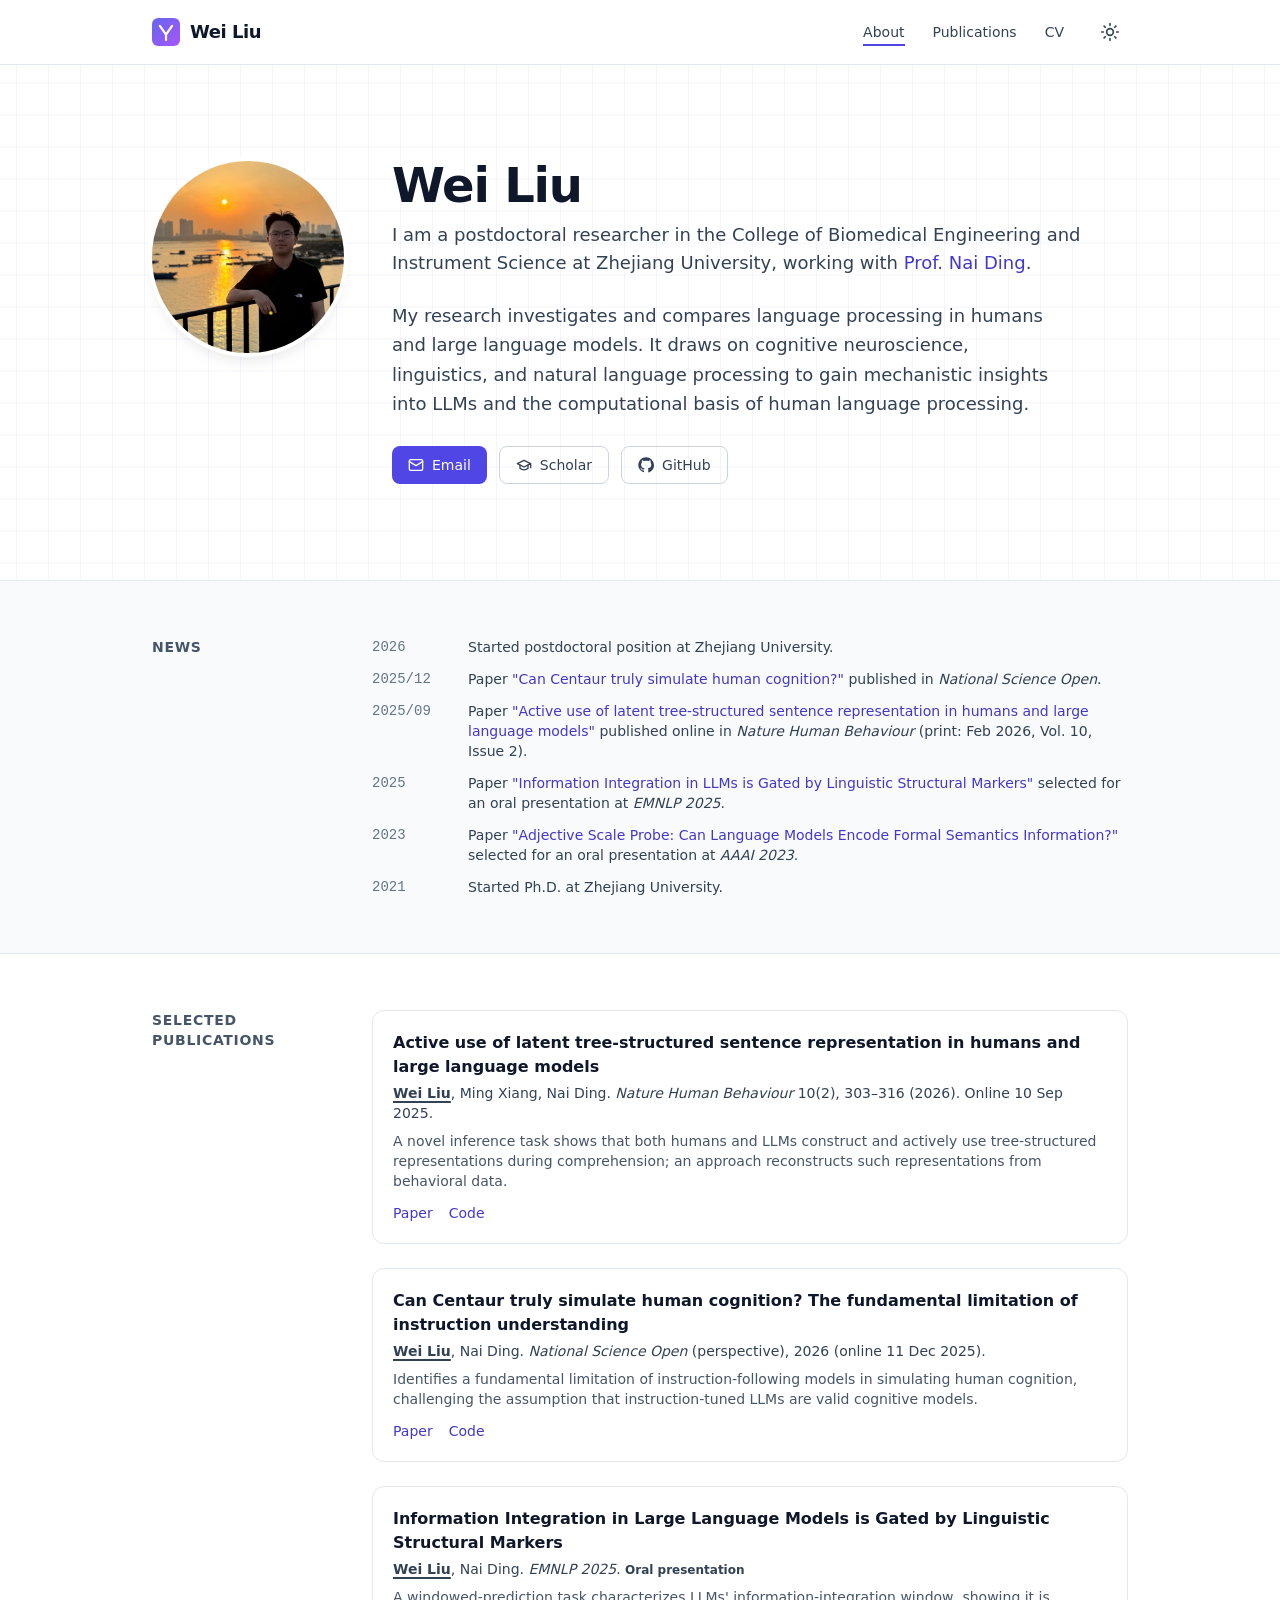
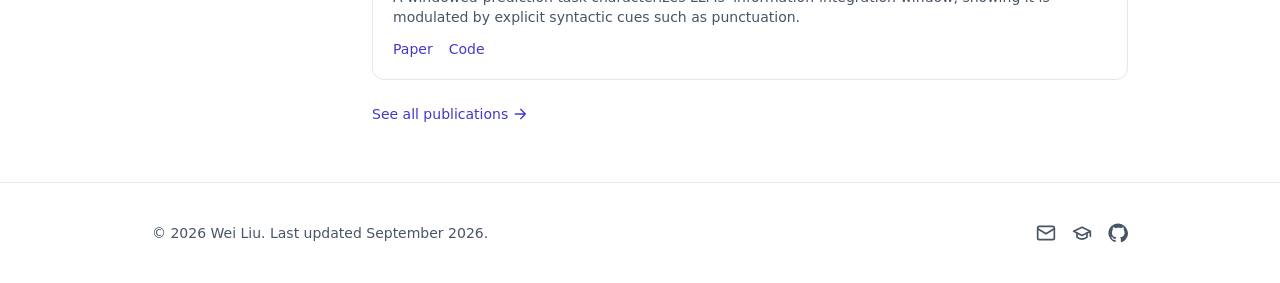
==== index.html @ c8d01080 "Deploy personal academic website" ====
<!DOCTYPE html>
<html lang="en" class="scroll-smooth">
<head>
  <meta charset="UTF-8" />
  <meta name="viewport" content="width=device-width, initial-scale=1.0" />
  <title>Wei Liu · Postdoctoral Researcher</title>
  <meta name="description" content="Wei Liu — Postdoctoral Researcher at Zhejiang University. I study and compare how humans and large language models process language, drawing on cognitive neuroscience, linguistics, and natural language processing to understand what their similarities and differences reveal about the mechanistic interpretability of LLMs and the computational basis of human language processing." />
  <meta name="author" content="Wei Liu" />

  <link rel="canonical" href="https://y1ny.github.io/" />

  <link rel="icon" type="image/svg+xml" href="assets/favicon.svg" />
  <link rel="icon" type="image/x-icon" href="assets/favicon.ico" />
  <link rel="shortcut icon" href="assets/favicon.ico" />

  <meta property="og:type" content="profile" />
  <meta property="og:url" content="https://y1ny.github.io/" />
  <meta property="og:title" content="Wei Liu · Postdoctoral Researcher" />
  <meta property="og:description" content="I study and compare how humans and large language models process language, drawing on cognitive neuroscience, linguistics, and NLP to understand mechanistic interpretability of LLMs and the computational basis of human language processing." />
  <meta property="og:image" content="https://y1ny.github.io/assets/profile.jpg" />
  <meta property="og:locale" content="en_US" />
  <meta property="og:site_name" content="Wei Liu" />

  <meta name="twitter:card" content="summary_large_image" />
  <meta name="twitter:url" content="https://y1ny.github.io/" />
  <meta name="twitter:title" content="Wei Liu · Postdoctoral Researcher" />
  <meta name="twitter:description" content="I study and compare how humans and large language models process language, drawing on cognitive neuroscience, linguistics, and NLP to understand mechanistic interpretability of LLMs and the computational basis of human language processing." />
  <meta name="twitter:image" content="https://y1ny.github.io/assets/profile.jpg" />

  <link rel="stylesheet" href="css/tailwind.min.css" />
  <link rel="stylesheet" href="css/style.css" />

  <script type="application/ld+json">
  {
    "@context": "https://schema.org",
    "@type": "Person",
    "name": "Wei Liu",
    "jobTitle": "Postdoctoral Researcher",
    "affiliation": {
      "@type": "CollegeOrUniversity",
      "name": "Zhejiang University",
      "department": "College of Biomedical Engineering and Instrument Science"
    },
    "url": "https://y1ny.github.io/",
    "email": "mailto:liuweilwcn@foxmail.com",
    "sameAs": [
      "https://scholar.google.com/citations?user=812VLhEAAAAJ&hl=zh-CN",
      "https://github.com/y1ny"
    ]
  }
  </script>
</head>
<body class="font-sans bg-white text-slate-800 dark:bg-slate-950 dark:text-slate-200 antialiased">

  <a href="#main" class="sr-only focus:not-sr-only focus:fixed focus:top-2 focus:left-2 focus:z-[100] focus:px-3 focus:py-2 focus:rounded-md focus:bg-accent-600 focus:text-white focus:text-sm">Skip to content</a>

  <header class="sticky top-0 z-50 backdrop-blur bg-white/80 dark:bg-slate-950/80 border-b border-slate-200 dark:border-slate-800">
    <div class="max-w-5xl mx-auto px-6 h-16 flex items-center justify-between">
      <a href="index.html" class="flex items-center gap-2.5 font-bold text-lg tracking-tight" aria-label="Wei Liu — home">
        <svg viewBox="0 0 32 32" class="w-7 h-7" xmlns="http://www.w3.org/2000/svg" aria-hidden="true">
          <defs>
            <linearGradient id="logoGrad" x1="0" y1="0" x2="1" y2="1">
              <stop offset="0%" stop-color="#6366f1"/>
              <stop offset="100%" stop-color="#a855f7"/>
            </linearGradient>
          </defs>
          <rect width="32" height="32" rx="7" fill="url(#logoGrad)"/>
          <path d="M 9 9 L 16 19 L 23 9 M 16 19 L 16 25"
                stroke="white" stroke-width="2.5" fill="none"
                stroke-linecap="round" stroke-linejoin="round"/>
        </svg>
        <span class="text-slate-900 dark:text-white">Wei Liu</span>
      </a>
      <nav class="hidden md:flex items-center gap-7 text-sm font-medium" aria-label="Primary">
        <a href="index.html" class="nav-link text-slate-700 dark:text-slate-300 hover:text-accent-600 dark:hover:text-accent-400" data-nav="index.html">About</a>
        <a href="publications.html" class="nav-link text-slate-700 dark:text-slate-300 hover:text-accent-600 dark:hover:text-accent-400" data-nav="publications.html">Publications</a>
        <a href="cv.html" class="nav-link text-slate-700 dark:text-slate-300 hover:text-accent-600 dark:hover:text-accent-400" data-nav="cv.html">CV</a>
        <button id="theme-toggle" type="button" aria-label="Switch to dark mode" aria-pressed="false" class="p-2 rounded-lg hover:bg-slate-100 dark:hover:bg-slate-800 text-slate-700 dark:text-slate-300">
          <svg class="w-5 h-5" aria-hidden="true"><use href="assets/icons.svg#i-sun" id="icon-sun"/></svg>
          <svg class="w-5 h-5 hidden" aria-hidden="true"><use href="assets/icons.svg#i-moon" id="icon-moon"/></svg>
        </button>
      </nav>
      <button id="mobile-menu-btn" type="button" class="md:hidden p-2" aria-label="Open menu" aria-expanded="false" aria-controls="mobile-menu">
        <svg class="w-6 h-6" aria-hidden="true"><use href="assets/icons.svg#i-menu"/></svg>
      </button>
    </div>
    <div id="mobile-menu" class="hidden md:hidden border-t border-slate-200 dark:border-slate-800 bg-white dark:bg-slate-950">
      <div class="max-w-5xl mx-auto px-6 py-3 flex flex-col gap-3 text-sm font-medium">
        <a href="index.html" class="py-1">About</a>
        <a href="publications.html" class="py-1">Publications</a>
        <a href="cv.html" class="py-1">CV</a>
        <button id="theme-toggle-mobile" type="button" class="text-left py-1" aria-label="Switch to dark mode" aria-pressed="false">Toggle dark mode</button>
      </div>
    </div>
  </header>

  <main id="main">

  <section class="hero-grid border-b border-slate-200 dark:border-slate-800">
    <div class="max-w-5xl mx-auto px-6 py-16 md:py-24 grid md:grid-cols-[200px_1fr] gap-10 items-start fade-in">
      <div class="flex md:justify-start justify-center">
        <img src="assets/profile.jpg" alt="Wei Liu"
             width="192" height="192"
             decoding="async" fetchpriority="high"
             class="w-44 h-44 md:w-48 md:h-48 rounded-full object-cover ring-4 ring-white dark:ring-slate-800 shadow-lg" />
      </div>
      <div>
        <h1 class="text-4xl md:text-5xl font-extrabold tracking-tight text-slate-900 dark:text-white">Wei Liu</h1>
        <p class="mt-3 text-lg text-slate-700 dark:text-slate-300">
          I am a postdoctoral researcher in the College of Biomedical Engineering and Instrument Science at Zhejiang University, working with
          <a href="https://scholar.google.com/citations?user=Q_mMDVMAAAAJ&amp;hl=zh-CN" target="_blank" rel="noopener" class="text-accent-700 dark:text-accent-400 hover:underline font-medium">Prof. Nai Ding</a>.
        </p>

        <p class="mt-6 text-lg leading-relaxed text-slate-700 dark:text-slate-300 max-w-2xl">My research investigates and compares language processing in humans and large language models. It draws on cognitive neuroscience, linguistics, and natural language processing to gain mechanistic insights into LLMs and the computational basis of human language processing.</p>

        <div class="mt-7 grid grid-cols-2 gap-2 sm:flex sm:flex-wrap sm:gap-3">
          <a href="mailto:liuweilwcn@foxmail.com" class="inline-flex items-center justify-center gap-2 px-4 py-2 rounded-lg bg-accent-600 text-white text-sm font-medium hover:bg-accent-700 transition">
            <svg class="w-4 h-4" aria-hidden="true"><use href="assets/icons.svg#i-mail"/></svg> Email
          </a>
          <a href="https://scholar.google.com/citations?user=812VLhEAAAAJ&amp;hl=zh-CN" target="_blank" rel="noopener" class="inline-flex items-center justify-center gap-2 px-4 py-2 rounded-lg border border-slate-300 dark:border-slate-700 text-sm font-medium text-slate-700 dark:text-slate-300 hover:border-accent-600 hover:text-accent-700 dark:hover:border-accent-400 dark:hover:text-accent-400 transition">
            <svg class="w-4 h-4" aria-hidden="true"><use href="assets/icons.svg#i-graduation-cap"/></svg> Scholar
          </a>
          <a href="https://github.com/y1ny" target="_blank" rel="noopener" class="inline-flex items-center justify-center gap-2 px-4 py-2 rounded-lg border border-slate-300 dark:border-slate-700 text-sm font-medium text-slate-700 dark:text-slate-300 hover:border-accent-600 hover:text-accent-700 dark:hover:border-accent-400 dark:hover:text-accent-400 transition">
            <svg class="w-4 h-4" aria-hidden="true"><use href="assets/icons.svg#i-github"/></svg> GitHub
          </a>
        </div>
      </div>
    </div>
  </section>

  <section class="border-b border-slate-200 dark:border-slate-800 bg-slate-50 dark:bg-slate-900/50">
    <div class="max-w-5xl mx-auto px-6 py-14 grid md:grid-cols-[180px_1fr] gap-10">
      <h2 class="text-sm font-semibold uppercase tracking-wider text-slate-600 dark:text-slate-400">News</h2>
      <ul class="space-y-3 max-w-3xl">
        <li class="flex gap-4 text-sm">
          <span class="text-slate-500 dark:text-slate-400 font-mono w-20 flex-shrink-0">2026</span>
          <span class="text-slate-700 dark:text-slate-300">Started postdoctoral position at Zhejiang University.</span>
        </li>
        <li class="flex gap-4 text-sm">
          <span class="text-slate-500 dark:text-slate-400 font-mono w-20 flex-shrink-0">2025/12</span>
          <span class="text-slate-700 dark:text-slate-300">
            Paper <a href="https://doi.org/10.1360/nso/20250053" target="_blank" rel="noopener" class="text-accent-700 dark:text-accent-400 hover:underline">"Can Centaur truly simulate human cognition?"</a> published in <em>National Science Open</em>.
          </span>
        </li>
        <li class="flex gap-4 text-sm">
          <span class="text-slate-500 dark:text-slate-400 font-mono w-20 flex-shrink-0">2025/09</span>
          <span class="text-slate-700 dark:text-slate-300">
            Paper <a href="https://doi.org/10.1038/s41562-025-02297-0" target="_blank" rel="noopener" class="text-accent-700 dark:text-accent-400 hover:underline">"Active use of latent tree-structured sentence representation in humans and large language models"</a> published online in <em>Nature Human Behaviour</em> (print: Feb 2026, Vol. 10, Issue 2).
          </span>
        </li>
        <li class="flex gap-4 text-sm">
          <span class="text-slate-500 dark:text-slate-400 font-mono w-20 flex-shrink-0">2025</span>
          <span class="text-slate-700 dark:text-slate-300">
            Paper <a href="https://doi.org/10.18653/v1/2025.emnlp-main.351" target="_blank" rel="noopener" class="text-accent-700 dark:text-accent-400 hover:underline">"Information Integration in LLMs is Gated by Linguistic Structural Markers"</a> selected for an oral presentation at <em>EMNLP 2025</em>.
          </span>
        </li>
        <li class="flex gap-4 text-sm">
          <span class="text-slate-500 dark:text-slate-400 font-mono w-20 flex-shrink-0">2023</span>
          <span class="text-slate-700 dark:text-slate-300">
            Paper <a href="https://doi.org/10.1609/aaai.v37i11.26559" target="_blank" rel="noopener" class="text-accent-700 dark:text-accent-400 hover:underline">"Adjective Scale Probe: Can Language Models Encode Formal Semantics Information?"</a> selected for an oral presentation at <em>AAAI 2023</em>.
          </span>
        </li>
        <li class="flex gap-4 text-sm">
          <span class="text-slate-500 dark:text-slate-400 font-mono w-20 flex-shrink-0">2021</span>
          <span class="text-slate-700 dark:text-slate-300">Started Ph.D. at Zhejiang University.</span>
        </li>
      </ul>
    </div>
  </section>

  <section class="border-b border-slate-200 dark:border-slate-800">
    <div class="max-w-5xl mx-auto px-6 py-14 grid md:grid-cols-[180px_1fr] gap-10">
      <h2 class="text-sm font-semibold uppercase tracking-wider text-slate-600 dark:text-slate-400">Selected<br/>Publications</h2>
      <div class="space-y-6 max-w-3xl">

        <article class="pub-card p-5 rounded-xl border border-slate-200 dark:border-slate-800 hover:border-accent-600 dark:hover:border-accent-400 hover:shadow-md">
          <h3 class="font-semibold text-slate-900 dark:text-white">Active use of latent tree-structured sentence representation in humans and large language models</h3>
          <p class="mt-1 text-sm text-slate-700 dark:text-slate-300"><span class="self-name">Wei Liu</span>, Ming Xiang, Nai Ding. <span class="italic">Nature Human Behaviour</span> 10(2), 303–316 (2026). Online 10 Sep 2025.</p>
          <p class="mt-2 text-sm text-slate-600 dark:text-slate-400">A novel inference task shows that both humans and LLMs construct and actively use tree-structured representations during comprehension; an approach reconstructs such representations from behavioral data.</p>
          <div class="mt-3 flex flex-wrap gap-4 text-sm">
            <a href="https://doi.org/10.1038/s41562-025-02297-0" target="_blank" rel="noopener" class="text-accent-700 dark:text-accent-400 hover:underline">Paper</a>
            <a href="https://github.com/y1ny/WordDeletion" target="_blank" rel="noopener" class="text-accent-700 dark:text-accent-400 hover:underline">Code</a>
          </div>
        </article>

        <article class="pub-card p-5 rounded-xl border border-slate-200 dark:border-slate-800 hover:border-accent-600 dark:hover:border-accent-400 hover:shadow-md">
          <h3 class="font-semibold text-slate-900 dark:text-white">Can Centaur truly simulate human cognition? The fundamental limitation of instruction understanding</h3>
          <p class="mt-1 text-sm text-slate-700 dark:text-slate-300"><span class="self-name">Wei Liu</span>, Nai Ding. <span class="italic">National Science Open</span> (perspective), 2026 (online 11 Dec 2025).</p>
          <p class="mt-2 text-sm text-slate-600 dark:text-slate-400">Identifies a fundamental limitation of instruction-following models in simulating human cognition, challenging the assumption that instruction-tuned LLMs are valid cognitive models.</p>
          <div class="mt-3 flex flex-wrap gap-4 text-sm">
            <a href="https://doi.org/10.1360/nso/20250053" target="_blank" rel="noopener" class="text-accent-700 dark:text-accent-400 hover:underline">Paper</a>
            <a href="https://github.com/y1ny/centaur-evaluation" target="_blank" rel="noopener" class="text-accent-700 dark:text-accent-400 hover:underline">Code</a>
          </div>
        </article>

        <article class="pub-card p-5 rounded-xl border border-slate-200 dark:border-slate-800 hover:border-accent-600 dark:hover:border-accent-400 hover:shadow-md">
          <h3 class="font-semibold text-slate-900 dark:text-white">Information Integration in Large Language Models is Gated by Linguistic Structural Markers</h3>
          <p class="mt-1 text-sm text-slate-700 dark:text-slate-300"><span class="self-name">Wei Liu</span>, Nai Ding. <span class="italic">EMNLP 2025</span>. <span class="oral-tag inline-block ml-1 px-2 py-0.5 rounded text-xs font-semibold bg-accent-100 text-accent-800 dark:bg-accent-900/40 dark:text-accent-200 align-middle">Oral presentation</span></p>
          <p class="mt-2 text-sm text-slate-600 dark:text-slate-400">A windowed-prediction task characterizes LLMs' information-integration window, showing it is modulated by explicit syntactic cues such as punctuation.</p>
          <div class="mt-3 flex flex-wrap gap-4 text-sm">
            <a href="https://aclanthology.org/2025.emnlp-main.351/" target="_blank" rel="noopener" class="text-accent-700 dark:text-accent-400 hover:underline">Paper</a>
            <a href="https://github.com/y1ny/IntegrationWindow" target="_blank" rel="noopener" class="text-accent-700 dark:text-accent-400 hover:underline">Code</a>
          </div>
        </article>

        <a href="publications.html" class="inline-flex items-center gap-1 text-sm text-accent-700 dark:text-accent-400 hover:underline">
          See all publications <svg class="w-4 h-4" aria-hidden="true"><use href="assets/icons.svg#i-arrow-right"/></svg>
        </a>
      </div>
    </div>
  </section>

  </main>

  <footer class="py-10">
    <div class="max-w-5xl mx-auto px-6 flex flex-col sm:flex-row justify-between items-start sm:items-center gap-4 text-sm text-slate-600 dark:text-slate-400">
      <p>© 2026 Wei Liu. Last updated September 2026.</p>
      <div class="flex gap-4">
        <a href="mailto:liuweilwcn@foxmail.com" class="hover:text-accent-700 dark:hover:text-accent-400" aria-label="Email"><svg class="w-5 h-5" aria-hidden="true"><use href="assets/icons.svg#i-mail"/></svg></a>
        <a href="https://scholar.google.com/citations?user=812VLhEAAAAJ&amp;hl=zh-CN" target="_blank" rel="noopener" class="hover:text-accent-700 dark:hover:text-accent-400" aria-label="Google Scholar"><svg class="w-5 h-5" aria-hidden="true"><use href="assets/icons.svg#i-graduation-cap"/></svg></a>
        <a href="https://github.com/y1ny" target="_blank" rel="noopener" class="hover:text-accent-700 dark:hover:text-accent-400" aria-label="GitHub"><svg class="w-5 h-5" aria-hidden="true"><use href="assets/icons.svg#i-github"/></svg></a>
      </div>
    </div>
  </footer>

  <script src="js/main.js"></script>
</body>
</html>
---- css/style.css ----
/* Custom styles layered on top of precompiled Tailwind. */

/* Hidden in screen, shown in print only. */
.print-only { display: none; }

/* Author-of-record emphasis: bold + underline on "Wei Liu" inside publication
   citation lines. Used in home, publications, and CV. Not applied to the
   navigation or H1 brand text. */
.self-name {
  font-weight: 700;
  text-decoration: underline;
  text-underline-offset: 3px;
  text-decoration-thickness: 1.5px;
}

/* Smooth scrolling — disabled if user prefers reduced motion */
@media (prefers-reduced-motion: no-preference) {
  html { scroll-behavior: smooth; }
}

/* Selection color */
::selection {
  background: #4F46E5;
  color: white;
}

/* Subtle background grid for hero sections */
.hero-grid {
  background-image:
    linear-gradient(rgba(79, 70, 229, 0.06) 1px, transparent 1px),
    linear-gradient(90deg, rgba(79, 70, 229, 0.06) 1px, transparent 1px);
  background-size: 32px 32px;
  background-position: center;
}

.dark .hero-grid {
  background-image:
    linear-gradient(rgba(129, 140, 248, 0.08) 1px, transparent 1px),
    linear-gradient(90deg, rgba(129, 140, 248, 0.08) 1px, transparent 1px);
}

/* Fade-in entrance — gated by motion preference */
@keyframes fadeIn {
  from { opacity: 0; transform: translateY(8px); }
  to   { opacity: 1; transform: translateY(0); }
}

@media (prefers-reduced-motion: no-preference) {
  .fade-in { animation: fadeIn 0.6s ease-out both; }
}

/* Active nav link underline */
.nav-link { position: relative; }
.nav-link::after {
  content: '';
  position: absolute;
  left: 0;
  bottom: -4px;
  height: 2px;
  width: 0;
  background: #4F46E5;
  transition: width 0.2s ease;
}
.nav-link:hover::after,
.nav-link.active::after { width: 100%; }

/* Publication card hover */
.pub-card { transition: border-color 0.2s ease, box-shadow 0.2s ease; }
@media (prefers-reduced-motion: no-preference) {
  .pub-card { transition: transform 0.2s ease, box-shadow 0.2s ease, border-color 0.2s ease; }
  .pub-card:hover { transform: translateY(-2px); }
}
.pub-card:hover { box-shadow: 0 4px 16px rgba(0, 0, 0, 0.06); }

/* BibTeX code block (legacy support) */
pre.bibtex {
  font-size: 12px;
  line-height: 1.5;
  max-height: 320px;
  overflow: auto;
  border-radius: 8px;
}

/* Custom scrollbar in dark mode */
.dark ::-webkit-scrollbar { width: 10px; height: 10px; }
.dark ::-webkit-scrollbar-track { background: #0f172a; }
.dark ::-webkit-scrollbar-thumb { background: #334155; border-radius: 6px; }
.dark ::-webkit-scrollbar-thumb:hover { background: #475569; }

/* Focus visibility — applies to every interactive element. */
:focus-visible {
  outline: 2px solid #6366f1;
  outline-offset: 2px;
  border-radius: 4px;
}
button:focus-visible,
a:focus-visible,
[role="button"]:focus-visible {
  outline: 2px solid #6366f1;
  outline-offset: 3px;
}
button { -webkit-tap-highlight-color: transparent; }

/* Print: CV — clean white, hide nav/footer/buttons, no link colors. */
@media print {
  @page { margin: 1.2cm 1.5cm; }

  html, body {
    background: #ffffff !important;
    color: #000000 !important;
    font-size: 11.5pt !important;
    line-height: 1.42 !important;
  }

  .no-print { display: none !important; }
  header, footer { display: none !important; }
  /* Hero section is hidden in print; its info is replaced by .print-only compact header. */
  .hero-grid { display: none !important; }

  /* Strip sticky / scroll-smooth / dark mode look */
  .sticky { position: static !important; }
  .scroll-smooth { scroll-behavior: auto !important; }

  /* Drop decorative borders to save ink. */
  .border-b, .border-t { border-color: #000 !important; }

  main { padding: 0 !important; max-width: 100% !important; margin: 0 !important; }
  .cv-print-root { padding: 0 !important; max-width: 100% !important; width: 100% !important; }
  .cv-print-root > div, .cv-print-root > section { max-width: 100% !important; }
  .cv-print-root > section { margin-bottom: 0.75rem !important; }

  /* Compact section headings in print. */
  .cv-print-root h2 {
    font-size: 13.5pt !important;
    margin-bottom: 0.45rem !important;
    padding-bottom: 0.2rem !important;
  }

  /* Compact author/title block at top of page 1. */
  .print-only { display: block !important; padding-bottom: 0.3rem; margin-bottom: 0.7rem; border-bottom: 1px solid #000; }
  .print-only h1 { font-size: 20pt !important; margin: 0 !important; }
  .print-only p { margin-top: 0.15rem !important; line-height: 1.35 !important; }

  /* Education / Experience row text — slightly larger and tighter. */
  .cv-print-root .grid.md\:grid-cols-\[140px_1fr\] > span:first-child { font-size: 10.5pt !important; }

  /* Publications list — slightly larger and tighter line height. */
  .cv-print-root ol { font-size: 11pt !important; line-height: 1.42 !important; }
  .cv-print-root ol > li { margin-bottom: 0.45rem !important; }
  .cv-print-root ol > li > .block { margin-top: 0.15rem !important; font-size: 10pt !important; }

  /* Spacing for entries inside Education/Experience. */
  .cv-print-root .space-y-5 > * + * { margin-top: 0.5rem !important; }
  .cv-print-root .space-y-4 > * + * { margin-top: 0.45rem !important; }
  .cv-print-root .space-y-1\.5 > * + * { margin-top: 0.25rem !important; }

  /* Tighter list bullet spacing for Research interests. */
  .cv-print-root ul.list-disc { padding-left: 1.2rem !important; }

  a, a:visited { color: #000 !important; text-decoration: underline; }
  /* Print links carry only their visible label — no automatic "(url)" suffix.
     Appending the href doubled every DOI / Anthology / Scholar label and broke
     the layout, so we keep the link clickable but suppress the pseudo-content. */
  a::after { content: "" !important; }

  /* Avoid awkward page breaks. Each section tries to stay together. */
  .cv-print-root > section,
  article, li, .break-inside-avoid { break-inside: avoid; page-break-inside: avoid; }
  h1, h2, h3, h4 { break-after: avoid; page-break-after: avoid; }
  /* If Publications would orphan, allow it to flow across pages but keep header with at least one entry. */
  .cv-print-root > section:nth-of-type(3) { break-inside: auto; page-break-inside: auto; }
  .cv-print-root > section:nth-of-type(3) > ol > li { break-inside: avoid; page-break-inside: avoid; }

  .self-name { text-decoration: none; }
  em, .italic { font-style: italic; }

  /* Hide skip link */
  a[href="#main"].sr-only { display: none !important; }
}
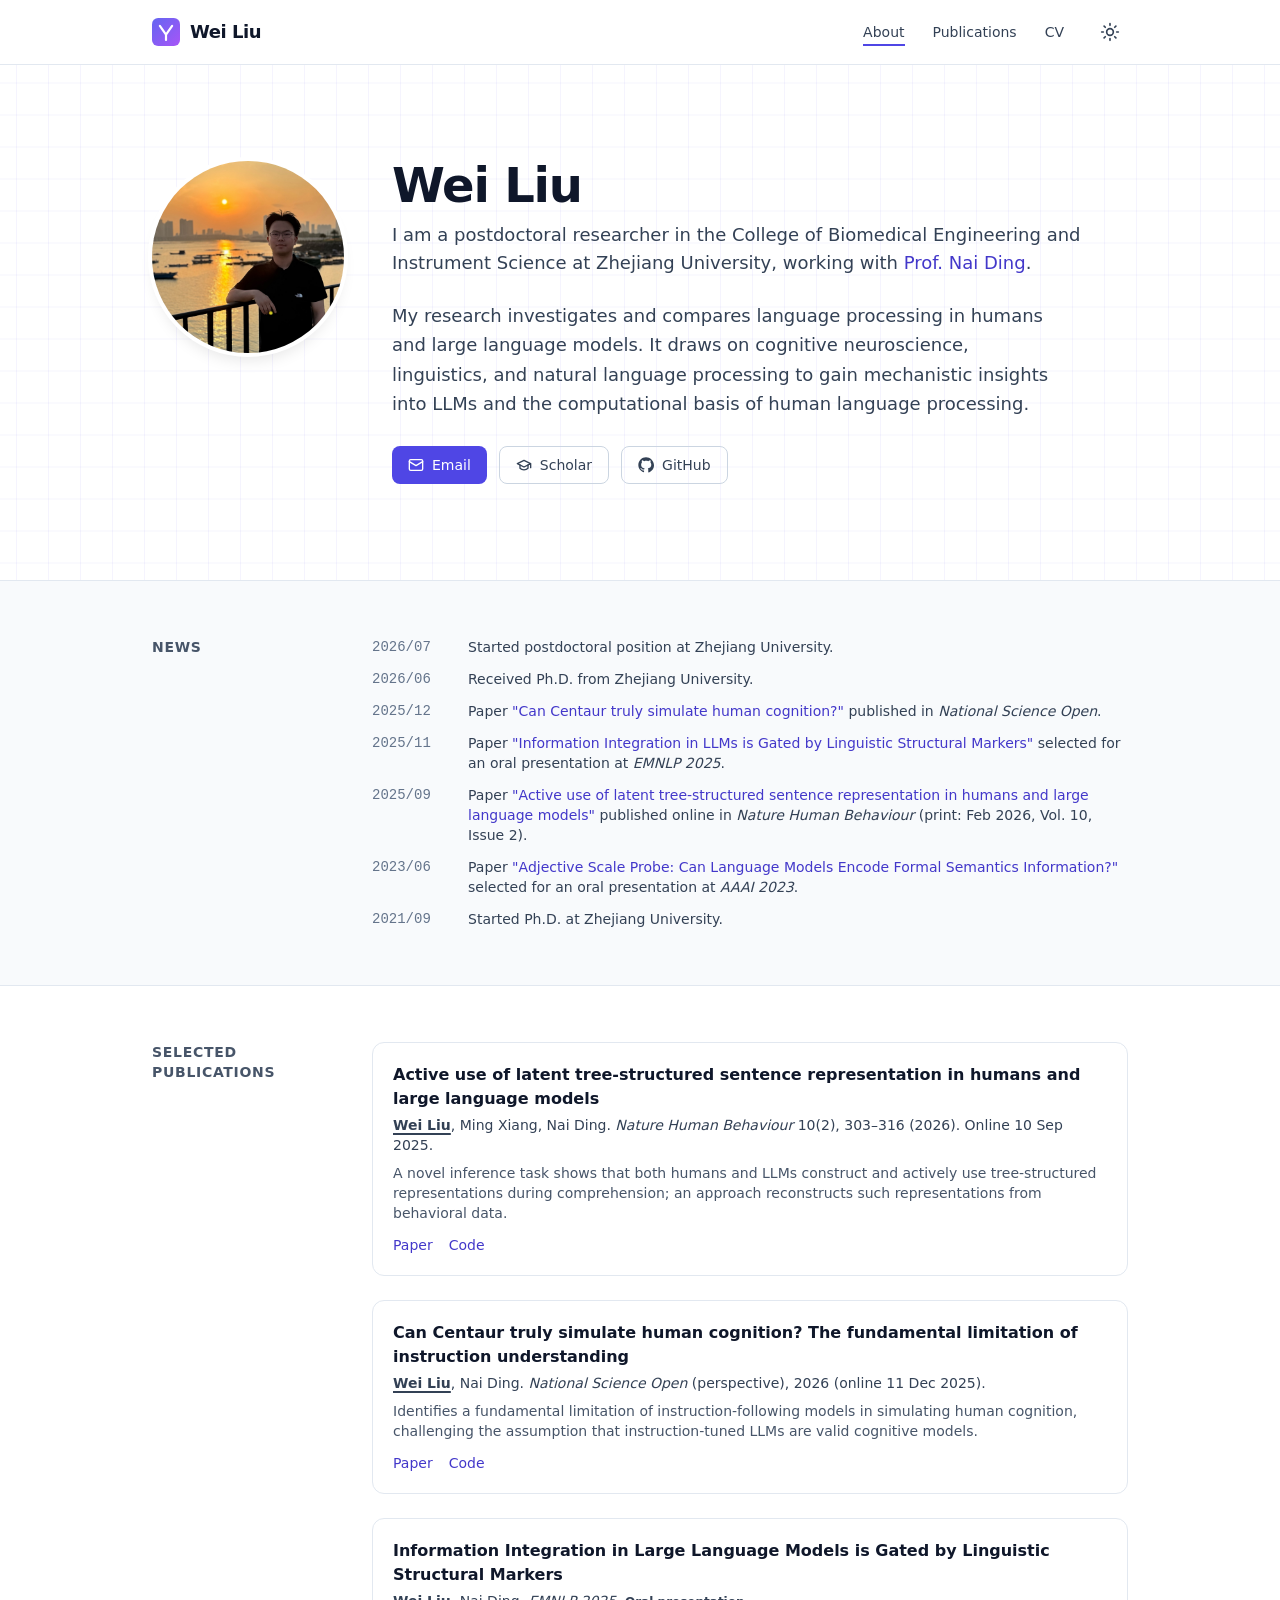
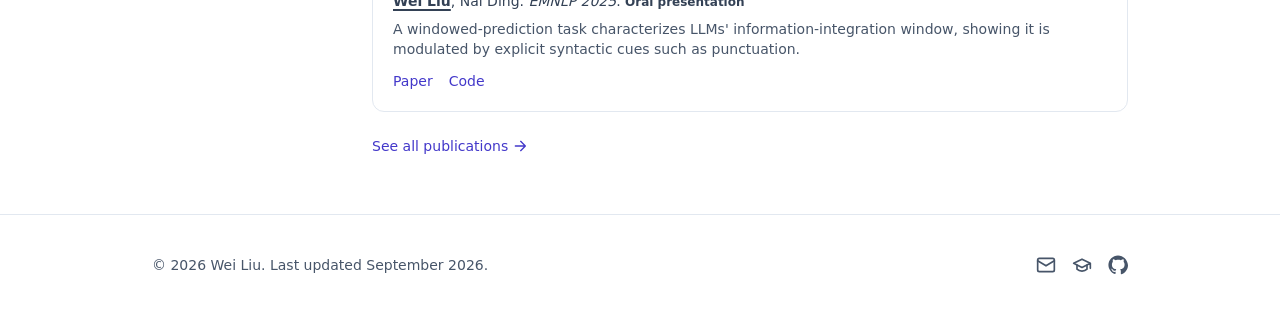
==== commit 80424f39: "Fix site navigation, theme toggle, and news timeline" ====
--- a/index.html
+++ b/index.html
@@ -75,9 +75,16 @@
         <a href="index.html" class="nav-link text-slate-700 dark:text-slate-300 hover:text-accent-600 dark:hover:text-accent-400" data-nav="index.html">About</a>
         <a href="publications.html" class="nav-link text-slate-700 dark:text-slate-300 hover:text-accent-600 dark:hover:text-accent-400" data-nav="publications.html">Publications</a>
         <a href="cv.html" class="nav-link text-slate-700 dark:text-slate-300 hover:text-accent-600 dark:hover:text-accent-400" data-nav="cv.html">CV</a>
-        <button id="theme-toggle" type="button" aria-label="Switch to dark mode" aria-pressed="false" class="p-2 rounded-lg hover:bg-slate-100 dark:hover:bg-slate-800 text-slate-700 dark:text-slate-300">
-          <svg class="w-5 h-5" aria-hidden="true"><use href="assets/icons.svg#i-sun" id="icon-sun"/></svg>
-          <svg class="w-5 h-5 hidden" aria-hidden="true"><use href="assets/icons.svg#i-moon" id="icon-moon"/></svg>
+        <button id="theme-toggle" type="button" aria-label="Switch to dark mode" aria-pressed="false" title="Switch to dark mode" class="theme-btn p-2 rounded-lg hover:bg-slate-100 dark:hover:bg-slate-800 text-slate-700 dark:text-yellow-400">
+          <!-- Inline sun (light mode shows). -->
+          <svg id="icon-sun" class="w-5 h-5" viewBox="0 0 24 24" fill="none" stroke="currentColor" stroke-width="2" stroke-linecap="round" stroke-linejoin="round" aria-hidden="true">
+            <circle cx="12" cy="12" r="4"/>
+            <path d="M12 2v2M12 20v2M4.93 4.93l1.41 1.41M17.66 17.66l1.41 1.41M2 12h2M20 12h2M4.93 19.07l1.41-1.41M17.66 6.34l1.41-1.41"/>
+          </svg>
+          <!-- Inline moon (dark mode shows). Explicit fill so it's visible regardless of CSS currentColor. -->
+          <svg id="icon-moon" class="w-5 h-5 hidden" viewBox="0 0 24 24" aria-hidden="true">
+            <path d="M21 12.79A9 9 0 1 1 11.21 3 7 7 0 0 0 21 12.79z" fill="#facc15" stroke="#facc15" stroke-width="1.5" stroke-linejoin="round"/>
+          </svg>
         </button>
       </nav>
       <button id="mobile-menu-btn" type="button" class="md:hidden p-2" aria-label="Open menu" aria-expanded="false" aria-controls="mobile-menu">
@@ -89,7 +96,20 @@
         <a href="index.html" class="py-1">About</a>
         <a href="publications.html" class="py-1">Publications</a>
         <a href="cv.html" class="py-1">CV</a>
-        <button id="theme-toggle-mobile" type="button" class="text-left py-1" aria-label="Switch to dark mode" aria-pressed="false">Toggle dark mode</button>
+        <button id="theme-toggle-mobile" type="button" class="theme-btn text-left py-1 inline-flex items-center gap-2" aria-label="Switch to dark mode" aria-pressed="false" title="Switch to dark mode">
+          <span class="theme-btn-icon-mobile inline-flex items-center justify-center w-5 h-5 text-slate-700 dark:text-yellow-400" aria-hidden="true">
+            <!-- Inline sun (light) -->
+            <svg class="w-5 h-5 theme-icon-sun" viewBox="0 0 24 24" fill="none" stroke="currentColor" stroke-width="2" stroke-linecap="round" stroke-linejoin="round">
+              <circle cx="12" cy="12" r="4"/>
+              <path d="M12 2v2M12 20v2M4.93 4.93l1.41 1.41M17.66 17.66l1.41 1.41M2 12h2M20 12h2M4.93 19.07l1.41-1.41M17.66 6.34l1.41-1.41"/>
+            </svg>
+            <!-- Inline moon (dark) — explicit yellow fill. -->
+            <svg class="w-5 h-5 hidden theme-icon-moon" viewBox="0 0 24 24">
+              <path d="M21 12.79A9 9 0 1 1 11.21 3 7 7 0 0 0 21 12.79z" fill="#facc15" stroke="#facc15" stroke-width="1.5" stroke-linejoin="round"/>
+            </svg>
+          </span>
+          <span class="theme-btn-label">Switch to dark mode</span>
+        </button>
       </div>
     </div>
   </header>
@@ -133,35 +153,39 @@
       <h2 class="text-sm font-semibold uppercase tracking-wider text-slate-600 dark:text-slate-400">News</h2>
       <ul class="space-y-3 max-w-3xl">
         <li class="flex gap-4 text-sm">
-          <span class="text-slate-500 dark:text-slate-400 font-mono w-20 flex-shrink-0">2026</span>
+          <span class="text-slate-500 dark:text-slate-400 font-mono w-20 flex-shrink-0">2026/07</span>
           <span class="text-slate-700 dark:text-slate-300">Started postdoctoral position at Zhejiang University.</span>
         </li>
         <li class="flex gap-4 text-sm">
+          <span class="text-slate-500 dark:text-slate-400 font-mono w-20 flex-shrink-0">2026/06</span>
+          <span class="text-slate-700 dark:text-slate-300">Received Ph.D. from Zhejiang University.</span>
+        </li>
+        <li class="flex gap-4 text-sm">
           <span class="text-slate-500 dark:text-slate-400 font-mono w-20 flex-shrink-0">2025/12</span>
           <span class="text-slate-700 dark:text-slate-300">
             Paper <a href="https://doi.org/10.1360/nso/20250053" target="_blank" rel="noopener" class="text-accent-700 dark:text-accent-400 hover:underline">"Can Centaur truly simulate human cognition?"</a> published in <em>National Science Open</em>.
           </span>
         </li>
         <li class="flex gap-4 text-sm">
+          <span class="text-slate-500 dark:text-slate-400 font-mono w-20 flex-shrink-0">2025/11</span>
+          <span class="text-slate-700 dark:text-slate-300">
+            Paper <a href="https://doi.org/10.18653/v1/2025.emnlp-main.351" target="_blank" rel="noopener" class="text-accent-700 dark:text-accent-400 hover:underline">"Information Integration in LLMs is Gated by Linguistic Structural Markers"</a> selected for an oral presentation at <em>EMNLP 2025</em>.
+          </span>
+        </li>
+        <li class="flex gap-4 text-sm">
           <span class="text-slate-500 dark:text-slate-400 font-mono w-20 flex-shrink-0">2025/09</span>
           <span class="text-slate-700 dark:text-slate-300">
             Paper <a href="https://doi.org/10.1038/s41562-025-02297-0" target="_blank" rel="noopener" class="text-accent-700 dark:text-accent-400 hover:underline">"Active use of latent tree-structured sentence representation in humans and large language models"</a> published online in <em>Nature Human Behaviour</em> (print: Feb 2026, Vol. 10, Issue 2).
           </span>
         </li>
         <li class="flex gap-4 text-sm">
-          <span class="text-slate-500 dark:text-slate-400 font-mono w-20 flex-shrink-0">2025</span>
-          <span class="text-slate-700 dark:text-slate-300">
-            Paper <a href="https://doi.org/10.18653/v1/2025.emnlp-main.351" target="_blank" rel="noopener" class="text-accent-700 dark:text-accent-400 hover:underline">"Information Integration in LLMs is Gated by Linguistic Structural Markers"</a> selected for an oral presentation at <em>EMNLP 2025</em>.
-          </span>
-        </li>
-        <li class="flex gap-4 text-sm">
-          <span class="text-slate-500 dark:text-slate-400 font-mono w-20 flex-shrink-0">2023</span>
+          <span class="text-slate-500 dark:text-slate-400 font-mono w-20 flex-shrink-0">2023/06</span>
           <span class="text-slate-700 dark:text-slate-300">
             Paper <a href="https://doi.org/10.1609/aaai.v37i11.26559" target="_blank" rel="noopener" class="text-accent-700 dark:text-accent-400 hover:underline">"Adjective Scale Probe: Can Language Models Encode Formal Semantics Information?"</a> selected for an oral presentation at <em>AAAI 2023</em>.
           </span>
         </li>
         <li class="flex gap-4 text-sm">
-          <span class="text-slate-500 dark:text-slate-400 font-mono w-20 flex-shrink-0">2021</span>
+          <span class="text-slate-500 dark:text-slate-400 font-mono w-20 flex-shrink-0">2021/09</span>
           <span class="text-slate-700 dark:text-slate-300">Started Ph.D. at Zhejiang University.</span>
         </li>
       </ul>
